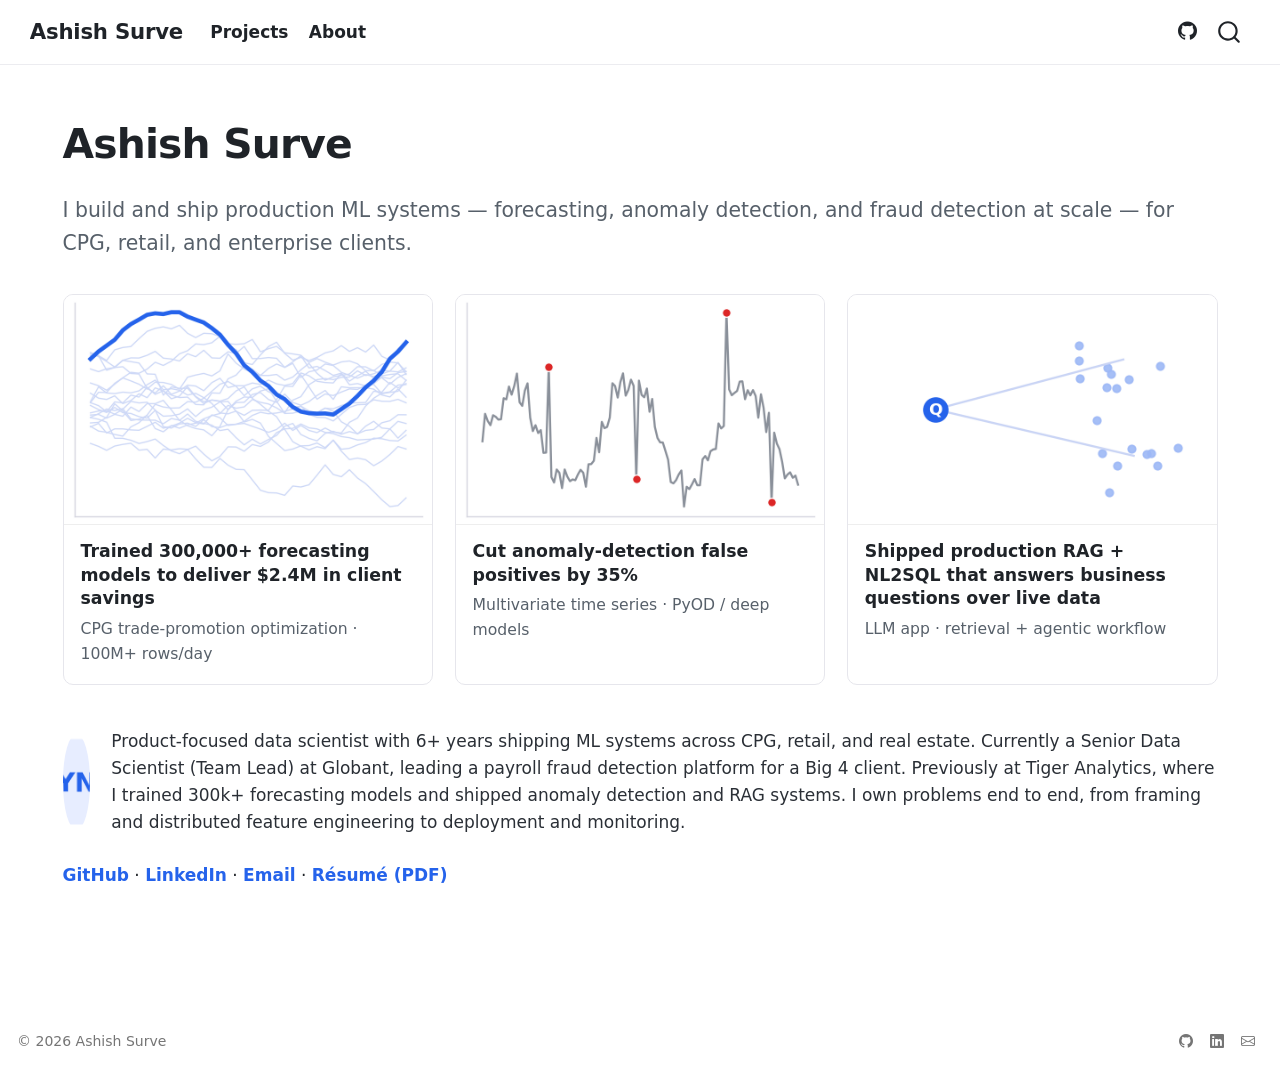
==== index.html @ bb7fa492 "Built site for gh-pages" ====
<!DOCTYPE html>
<html xmlns="http://www.w3.org/1999/xhtml" lang="en" xml:lang="en"><head>

<meta charset="utf-8">
<meta name="generator" content="quarto-1.9.38">

<meta name="viewport" content="width=device-width, initial-scale=1.0, user-scalable=yes">


<title>Ashish Surve — Data Scientist &amp; AI Engineer – Ashish Surve</title>
<style>
/* Default styles provided by pandoc.
** See https://pandoc.org/MANUAL.html#variables-for-html for config info.
*/
code{white-space: pre-wrap;}
span.smallcaps{font-variant: small-caps;}
div.columns{display: flex; gap: min(4vw, 1.5em);}
div.column{flex: auto; overflow-x: auto;}
div.hanging-indent{margin-left: 1.5em; text-indent: -1.5em;}
ul.task-list{list-style: none;}
ul.task-list li input[type="checkbox"] {
  width: 0.8em;
  margin: 0 0.8em 0.2em -1em; /* quarto-specific, see https://github.com/quarto-dev/quarto-cli/issues/4556 */ 
  vertical-align: middle;
}
</style>


<script src="site_libs/quarto-nav/quarto-nav.js"></script>
<script src="site_libs/clipboard/clipboard.min.js"></script>
<script src="site_libs/quarto-search/autocomplete.umd.js"></script>
<script src="site_libs/quarto-search/fuse.min.js"></script>
<script src="site_libs/quarto-search/quarto-search.js"></script>
<meta name="quarto:offset" content="./">
<link href="./assets/favicon.png" rel="icon" type="image/png">
<script src="site_libs/quarto-html/quarto.js" type="module"></script>
<script src="site_libs/quarto-html/tabsets/tabsets.js" type="module"></script>
<script src="site_libs/quarto-html/popper.min.js"></script>
<script src="site_libs/quarto-html/tippy.umd.min.js"></script>
<link href="site_libs/quarto-html/tippy.css" rel="stylesheet">
<link href="site_libs/quarto-html/quarto-syntax-highlighting-de63f62b328812d8e578a4d74e282472.css" rel="stylesheet" id="quarto-text-highlighting-styles">
<script src="site_libs/bootstrap/bootstrap.min.js"></script>
<link href="site_libs/bootstrap/bootstrap-icons.css" rel="stylesheet">
<link href="site_libs/bootstrap/bootstrap-d6bb4f8f187f9d2b4482a2a1c7913fa4.min.css" rel="stylesheet" append-hash="true" id="quarto-bootstrap" data-mode="light">
<script id="quarto-search-options" type="application/json">{
  "location": "navbar",
  "copy-button": false,
  "collapse-after": 3,
  "panel-placement": "end",
  "type": "overlay",
  "limit": 50,
  "keyboard-shortcut": [
    "f",
    "/",
    "s"
  ],
  "show-item-context": false,
  "language": {
    "search-no-results-text": "No results",
    "search-matching-documents-text": "matching documents",
    "search-copy-link-title": "Copy link to search",
    "search-hide-matches-text": "Hide additional matches",
    "search-more-match-text": "more match in this document",
    "search-more-matches-text": "more matches in this document",
    "search-clear-button-title": "Clear",
    "search-text-placeholder": "",
    "search-detached-cancel-button-title": "Cancel",
    "search-submit-button-title": "Submit",
    "search-label": "Search"
  }
}</script>
<style>html{ scroll-behavior: smooth; }</style>


<link rel="stylesheet" href="styles.scss">
</head>

<body class="nav-fixed quarto-light">

<div id="quarto-search-results"></div>
  <header id="quarto-header" class="headroom fixed-top">
    <nav class="navbar navbar-expand-lg " data-bs-theme="dark">
      <div class="navbar-container container-fluid">
      <div class="navbar-brand-container mx-auto">
    <a class="navbar-brand" href="./index.html">
    <span class="navbar-title">Ashish Surve</span>
    </a>
  </div>
            <div id="quarto-search" class="" title="Search"></div>
          <button class="navbar-toggler" type="button" data-bs-toggle="collapse" data-bs-target="#navbarCollapse" aria-controls="navbarCollapse" role="menu" aria-expanded="false" aria-label="Toggle navigation" onclick="if (window.quartoToggleHeadroom) { window.quartoToggleHeadroom(); }">
  <span class="navbar-toggler-icon"></span>
</button>
          <div class="collapse navbar-collapse" id="navbarCollapse">
            <ul class="navbar-nav navbar-nav-scroll me-auto">
  <li class="nav-item">
    <a class="nav-link" href="./projects/index.html"> 
<span class="menu-text">Projects</span></a>
  </li>  
  <li class="nav-item">
    <a class="nav-link" href="./about.html"> 
<span class="menu-text">About</span></a>
  </li>  
</ul>
            <ul class="navbar-nav navbar-nav-scroll ms-auto">
  <li class="nav-item compact">
    <a class="nav-link" href="https://github.com/Ashish-Surve"> <i class="bi bi-github" role="img" aria-label="GitHub">
</i> 
<span class="menu-text"></span></a>
  </li>  
</ul>
          </div> <!-- /navcollapse -->
            <div class="quarto-navbar-tools">
</div>
      </div> <!-- /container-fluid -->
    </nav>
</header>
<!-- content -->
<div id="quarto-content" class="quarto-container page-columns page-rows-contents page-layout-full page-navbar">
<!-- sidebar -->
<!-- margin-sidebar -->
    
<!-- main -->
<main class="content column-page" id="quarto-document-content"><header id="title-block-header" class="quarto-title-block"></header>




<div class="hero-name">
<p>Ashish Surve</p>
</div>
<div class="hero-tagline">
<p>I build and ship production ML systems — forecasting, anomaly detection, and fraud detection at scale — for CPG, retail, and enterprise clients.</p>
</div>
<!-- ============================================================= -->
<!-- PROJECT CARDS — ~70% of the page. Three, best first.          -->
<!-- Each card: thumbnail, one-line RESULT, one-line context.       -->
<!-- ============================================================= -->
<div class="project-cards">
  <a class="project-card" href="projects/trade-promotion-forecasting/index.html">
    <img src="assets/thumbs/project-1.png" alt="Trade-promotion forecasting at scale">
    <div class="pc-body">
      <p class="pc-result">Trained 300,000+ forecasting models to deliver $2.4M in client savings</p>
      <p class="pc-sub">CPG trade-promotion optimization · 100M+ rows/day</p>
    </div>
  </a>
  <a class="project-card" href="projects/timeseries-anomaly-detection/index.html">
    <img src="assets/thumbs/project-2.png" alt="Time-series anomaly detection">
    <div class="pc-body">
      <p class="pc-result">Cut anomaly-detection false positives by 35%</p>
      <p class="pc-sub">Multivariate time series · PyOD / deep models</p>
    </div>
  </a>
  <a class="project-card" href="projects/rag-nl2sql/index.html">
    <img src="assets/thumbs/project-3.png" alt="Production RAG and NL2SQL">
    <div class="pc-body">
      <p class="pc-result">Shipped production RAG + NL2SQL that answers business questions over live data</p>
      <p class="pc-sub">LLM app · retrieval + agentic workflow</p>
    </div>
  </a>
</div>
<!-- ============================================================= -->
<!-- 3-LINE BIO + PHOTO                                             -->
<!-- ============================================================= -->
<div class="bio-row">
<p><img src="assets/profile.png" class="img-fluid" alt="Ashish Surve"></p>
<div>
<p>Product-focused data scientist with 6+ years shipping ML systems across CPG, retail, and real estate. Currently a Senior Data Scientist (Team Lead) at Globant, leading a payroll fraud detection platform for a Big 4 client. Previously at Tiger Analytics, where I trained 300k+ forecasting models and shipped anomaly detection and RAG systems. I own problems end to end, from framing and distributed feature engineering to deployment and monitoring.</p>
</div>
</div>
<!-- ============================================================= -->
<!-- CONTACT LINKS                                                  -->
<!-- ============================================================= -->
<div class="contact-links">
<p><a href="https://github.com/Ashish-Surve">GitHub</a> · <a href="https://www.linkedin.com/in/ashish-surve">LinkedIn</a> · <a href="mailto:surve.ashish@outlook.com">Email</a> · <a href="resume.pdf">Résumé (PDF)</a></p>
</div>
<!-- OPTIONAL: latest 3 posts, small, at the very bottom.          -->
<!-- Uncomment once /blog is live (3 posts).                        -->
<!--
::: {.latest-posts}
## Latest writing
- [Forecasting at 300k models: what breaks at scale](blog/forecasting-at-scale/index.html)
- [Cutting anomaly false positives without missing the real ones](blog/anomaly-false-positives/index.html)
- [What it actually takes to put RAG in production](blog/rag-in-production/index.html)
:::
-->



</main> <!-- /main -->
<script id="quarto-html-after-body" type="application/javascript">
  window.document.addEventListener("DOMContentLoaded", function (event) {
    const isCodeAnnotation = (el) => {
      for (const clz of el.classList) {
        if (clz.startsWith('code-annotation-')) {                     
          return true;
        }
      }
      return false;
    }
    const onCopySuccess = function(e) {
      // button target
      const button = e.trigger;
      // don't keep focus
      button.blur();
      // flash "checked"
      button.classList.add('code-copy-button-checked');
      var currentTitle = button.getAttribute("title");
      button.setAttribute("title", "Copied!");
      let tooltip;
      if (window.bootstrap) {
        button.setAttribute("data-bs-toggle", "tooltip");
        button.setAttribute("data-bs-placement", "left");
        button.setAttribute("data-bs-title", "Copied!");
        tooltip = new bootstrap.Tooltip(button, 
          { trigger: "manual", 
            customClass: "code-copy-button-tooltip",
            offset: [0, -8]});
        tooltip.show();    
      }
      setTimeout(function() {
        if (tooltip) {
          tooltip.hide();
          button.removeAttribute("data-bs-title");
          button.removeAttribute("data-bs-toggle");
          button.removeAttribute("data-bs-placement");
        }
        button.setAttribute("title", currentTitle);
        button.classList.remove('code-copy-button-checked');
      }, 1000);
      // clear code selection
      e.clearSelection();
    }
    const getTextToCopy = function(trigger) {
      const outerScaffold = trigger.parentElement.cloneNode(true);
      const codeEl = outerScaffold.querySelector('code');
      for (const childEl of codeEl.children) {
        if (isCodeAnnotation(childEl)) {
          childEl.remove();
        }
      }
      return codeEl.innerText;
    }
    const clipboard = new window.ClipboardJS('.code-copy-button:not([data-in-quarto-modal])', {
      text: getTextToCopy
    });
    clipboard.on('success', onCopySuccess);
    if (window.document.getElementById('quarto-embedded-source-code-modal')) {
      const clipboardModal = new window.ClipboardJS('.code-copy-button[data-in-quarto-modal]', {
        text: getTextToCopy,
        container: window.document.getElementById('quarto-embedded-source-code-modal')
      });
      clipboardModal.on('success', onCopySuccess);
    }
      var localhostRegex = new RegExp(/^(?:http|https):\/\/localhost\:?[0-9]*\//);
      var mailtoRegex = new RegExp(/^mailto:/);
        var filterRegex = new RegExp("https:\/\/ashish-surve\.github\.io");
      var isInternal = (href) => {
          return filterRegex.test(href) || localhostRegex.test(href) || mailtoRegex.test(href);
      }
      // Inspect non-navigation links and adorn them if external
     var links = window.document.querySelectorAll('a[href]:not(.nav-link):not(.navbar-brand):not(.toc-action):not(.sidebar-link):not(.sidebar-item-toggle):not(.pagination-link):not(.no-external):not([aria-hidden]):not(.dropdown-item):not(.quarto-navigation-tool):not(.about-link)');
      for (var i=0; i<links.length; i++) {
        const link = links[i];
        if (!isInternal(link.href)) {
          // undo the damage that might have been done by quarto-nav.js in the case of
          // links that we want to consider external
          if (link.dataset.originalHref !== undefined) {
            link.href = link.dataset.originalHref;
          }
        }
      }
    function tippyHover(el, contentFn, onTriggerFn, onUntriggerFn) {
      const config = {
        allowHTML: true,
        maxWidth: 500,
        delay: 100,
        arrow: false,
        appendTo: function(el) {
            return el.parentElement;
        },
        interactive: true,
        interactiveBorder: 10,
        theme: 'quarto',
        placement: 'bottom-start',
      };
      if (contentFn) {
        config.content = contentFn;
      }
      if (onTriggerFn) {
        config.onTrigger = onTriggerFn;
      }
      if (onUntriggerFn) {
        config.onUntrigger = onUntriggerFn;
      }
      window.tippy(el, config); 
    }
    const noterefs = window.document.querySelectorAll('a[role="doc-noteref"]');
    for (var i=0; i<noterefs.length; i++) {
      const ref = noterefs[i];
      tippyHover(ref, function() {
        // use id or data attribute instead here
        let href = ref.getAttribute('data-footnote-href') || ref.getAttribute('href');
        try { href = new URL(href).hash; } catch {}
        const id = href.replace(/^#\/?/, "");
        const note = window.document.getElementById(id);
        if (note) {
          return note.innerHTML;
        } else {
          return "";
        }
      });
    }
    const xrefs = window.document.querySelectorAll('a.quarto-xref');
    const processXRef = (id, note) => {
      // Strip column container classes
      const stripColumnClz = (el) => {
        el.classList.remove("page-full", "page-columns");
        if (el.children) {
          for (const child of el.children) {
            stripColumnClz(child);
          }
        }
      }
      stripColumnClz(note)
      if (id === null || id.startsWith('sec-')) {
        // Special case sections, only their first couple elements
        const container = document.createElement("div");
        if (note.children && note.children.length > 2) {
          container.appendChild(note.children[0].cloneNode(true));
          for (let i = 1; i < note.children.length; i++) {
            const child = note.children[i];
            if (child.tagName === "P" && child.innerText === "") {
              continue;
            } else {
              container.appendChild(child.cloneNode(true));
              break;
            }
          }
          if (window.Quarto?.typesetMath) {
            window.Quarto.typesetMath(container);
          }
          return container.innerHTML
        } else {
          if (window.Quarto?.typesetMath) {
            window.Quarto.typesetMath(note);
          }
          return note.innerHTML;
        }
      } else {
        // Remove any anchor links if they are present
        const anchorLink = note.querySelector('a.anchorjs-link');
        if (anchorLink) {
          anchorLink.remove();
        }
        if (window.Quarto?.typesetMath) {
          window.Quarto.typesetMath(note);
        }
        if (note.classList.contains("callout")) {
          return note.outerHTML;
        } else {
          return note.innerHTML;
        }
      }
    }
    for (var i=0; i<xrefs.length; i++) {
      const xref = xrefs[i];
      tippyHover(xref, undefined, function(instance) {
        instance.disable();
        let url = xref.getAttribute('href');
        let hash = undefined; 
        if (url.startsWith('#')) {
          hash = url;
        } else {
          try { hash = new URL(url).hash; } catch {}
        }
        if (hash) {
          const id = hash.replace(/^#\/?/, "");
          const note = window.document.getElementById(id);
          if (note !== null) {
            try {
              const html = processXRef(id, note.cloneNode(true));
              instance.setContent(html);
            } finally {
              instance.enable();
              instance.show();
            }
          } else {
            // See if we can fetch this
            fetch(url.split('#')[0])
            .then(res => res.text())
            .then(html => {
              const parser = new DOMParser();
              const htmlDoc = parser.parseFromString(html, "text/html");
              const note = htmlDoc.getElementById(id);
              if (note !== null) {
                const html = processXRef(id, note);
                instance.setContent(html);
              } 
            }).finally(() => {
              instance.enable();
              instance.show();
            });
          }
        } else {
          // See if we can fetch a full url (with no hash to target)
          // This is a special case and we should probably do some content thinning / targeting
          fetch(url)
          .then(res => res.text())
          .then(html => {
            const parser = new DOMParser();
            const htmlDoc = parser.parseFromString(html, "text/html");
            const note = htmlDoc.querySelector('main.content');
            if (note !== null) {
              // This should only happen for chapter cross references
              // (since there is no id in the URL)
              // remove the first header
              if (note.children.length > 0 && note.children[0].tagName === "HEADER") {
                note.children[0].remove();
              }
              const html = processXRef(null, note);
              instance.setContent(html);
            } 
          }).finally(() => {
            instance.enable();
            instance.show();
          });
        }
      }, function(instance) {
      });
    }
        let selectedAnnoteEl;
        const selectorForAnnotation = ( cell, annotation) => {
          let cellAttr = 'data-code-cell="' + cell + '"';
          let lineAttr = 'data-code-annotation="' +  annotation + '"';
          const selector = 'span[' + cellAttr + '][' + lineAttr + ']';
          return selector;
        }
        const selectCodeLines = (annoteEl) => {
          const doc = window.document;
          const targetCell = annoteEl.getAttribute("data-target-cell");
          const targetAnnotation = annoteEl.getAttribute("data-target-annotation");
          const annoteSpan = window.document.querySelector(selectorForAnnotation(targetCell, targetAnnotation));
          const lines = annoteSpan.getAttribute("data-code-lines").split(",");
          const lineIds = lines.map((line) => {
            return targetCell + "-" + line;
          })
          let top = null;
          let height = null;
          let parent = null;
          if (lineIds.length > 0) {
              //compute the position of the single el (top and bottom and make a div)
              const el = window.document.getElementById(lineIds[0]);
              top = el.offsetTop;
              height = el.offsetHeight;
              parent = el.parentElement.parentElement;
            if (lineIds.length > 1) {
              const lastEl = window.document.getElementById(lineIds[lineIds.length - 1]);
              const bottom = lastEl.offsetTop + lastEl.offsetHeight;
              height = bottom - top;
            }
            if (top !== null && height !== null && parent !== null) {
              // cook up a div (if necessary) and position it 
              let div = window.document.getElementById("code-annotation-line-highlight");
              if (div === null) {
                div = window.document.createElement("div");
                div.setAttribute("id", "code-annotation-line-highlight");
                div.style.position = 'absolute';
                parent.appendChild(div);
              }
              div.style.top = top - 2 + "px";
              div.style.height = height + 4 + "px";
              div.style.left = 0;
              let gutterDiv = window.document.getElementById("code-annotation-line-highlight-gutter");
              if (gutterDiv === null) {
                gutterDiv = window.document.createElement("div");
                gutterDiv.setAttribute("id", "code-annotation-line-highlight-gutter");
                gutterDiv.style.position = 'absolute';
                const codeCell = window.document.getElementById(targetCell);
                const gutter = codeCell.querySelector('.code-annotation-gutter');
                gutter.appendChild(gutterDiv);
              }
              gutterDiv.style.top = top - 2 + "px";
              gutterDiv.style.height = height + 4 + "px";
            }
            selectedAnnoteEl = annoteEl;
          }
        };
        const unselectCodeLines = () => {
          const elementsIds = ["code-annotation-line-highlight", "code-annotation-line-highlight-gutter"];
          elementsIds.forEach((elId) => {
            const div = window.document.getElementById(elId);
            if (div) {
              div.remove();
            }
          });
          selectedAnnoteEl = undefined;
        };
          // Handle positioning of the toggle
      window.addEventListener(
        "resize",
        throttle(() => {
          elRect = undefined;
          if (selectedAnnoteEl) {
            selectCodeLines(selectedAnnoteEl);
          }
        }, 10)
      );
      function throttle(fn, ms) {
      let throttle = false;
      let timer;
        return (...args) => {
          if(!throttle) { // first call gets through
              fn.apply(this, args);
              throttle = true;
          } else { // all the others get throttled
              if(timer) clearTimeout(timer); // cancel #2
              timer = setTimeout(() => {
                fn.apply(this, args);
                timer = throttle = false;
              }, ms);
          }
        };
      }
        // Attach click handler to the DT
        const annoteDls = window.document.querySelectorAll('dt[data-target-cell]');
        for (const annoteDlNode of annoteDls) {
          annoteDlNode.addEventListener('click', (event) => {
            const clickedEl = event.target;
            if (clickedEl !== selectedAnnoteEl) {
              unselectCodeLines();
              const activeEl = window.document.querySelector('dt[data-target-cell].code-annotation-active');
              if (activeEl) {
                activeEl.classList.remove('code-annotation-active');
              }
              selectCodeLines(clickedEl);
              clickedEl.classList.add('code-annotation-active');
            } else {
              // Unselect the line
              unselectCodeLines();
              clickedEl.classList.remove('code-annotation-active');
            }
          });
        }
    const findCites = (el) => {
      const parentEl = el.parentElement;
      if (parentEl) {
        const cites = parentEl.dataset.cites;
        if (cites) {
          return {
            el,
            cites: cites.split(' ')
          };
        } else {
          return findCites(el.parentElement)
        }
      } else {
        return undefined;
      }
    };
    var bibliorefs = window.document.querySelectorAll('a[role="doc-biblioref"]');
    for (var i=0; i<bibliorefs.length; i++) {
      const ref = bibliorefs[i];
      const citeInfo = findCites(ref);
      if (citeInfo) {
        tippyHover(citeInfo.el, function() {
          var popup = window.document.createElement('div');
          citeInfo.cites.forEach(function(cite) {
            var citeDiv = window.document.createElement('div');
            citeDiv.classList.add('hanging-indent');
            citeDiv.classList.add('csl-entry');
            var biblioDiv = window.document.getElementById('ref-' + cite);
            if (biblioDiv) {
              citeDiv.innerHTML = biblioDiv.innerHTML;
            }
            popup.appendChild(citeDiv);
          });
          return popup.innerHTML;
        });
      }
    }
  });
  </script>
</div> <!-- /content -->
<footer class="footer">
  <div class="nav-footer">
    <div class="nav-footer-left">
<p>© 2026 Ashish Surve</p>
</div>   
    <div class="nav-footer-center">
      &nbsp;
    </div>
    <div class="nav-footer-right">
      <ul class="footer-items list-unstyled">
    <li class="nav-item compact">
    <a class="nav-link" href="https://github.com/Ashish-Surve">
      <i class="bi bi-github" role="img">
</i> 
    </a>
  </li>  
    <li class="nav-item compact">
    <a class="nav-link" href="https://www.linkedin.com/in/ashish-surve">
      <i class="bi bi-linkedin" role="img">
</i> 
    </a>
  </li>  
    <li class="nav-item compact">
    <a class="nav-link" href="mailto:surve.ashish@outlook.com">
      <i class="bi bi-envelope" role="img">
</i> 
    </a>
  </li>  
</ul>
    </div>
  </div>
</footer>




<script src="site_libs/quarto-html/zenscroll-min.js"></script>
</body></html>
---- site_libs/quarto-html/tippy.css ----
.tippy-box[data-animation=fade][data-state=hidden]{opacity:0}[data-tippy-root]{max-width:calc(100vw - 10px)}.tippy-box{position:relative;background-color:#333;color:#fff;border-radius:4px;font-size:14px;line-height:1.4;white-space:normal;outline:0;transition-property:transform,visibility,opacity}.tippy-box[data-placement^=top]>.tippy-arrow{bottom:0}.tippy-box[data-placement^=top]>.tippy-arrow:before{bottom:-7px;left:0;border-width:8px 8px 0;border-top-color:initial;transform-origin:center top}.tippy-box[data-placement^=bottom]>.tippy-arrow{top:0}.tippy-box[data-placement^=bottom]>.tippy-arrow:before{top:-7px;left:0;border-width:0 8px 8px;border-bottom-color:initial;transform-origin:center bottom}.tippy-box[data-placement^=left]>.tippy-arrow{right:0}.tippy-box[data-placement^=left]>.tippy-arrow:before{border-width:8px 0 8px 8px;border-left-color:initial;right:-7px;transform-origin:center left}.tippy-box[data-placement^=right]>.tippy-arrow{left:0}.tippy-box[data-placement^=right]>.tippy-arrow:before{left:-7px;border-width:8px 8px 8px 0;border-right-color:initial;transform-origin:center right}.tippy-box[data-inertia][data-state=visible]{transition-timing-function:cubic-bezier(.54,1.5,.38,1.11)}.tippy-arrow{width:16px;height:16px;color:#333}.tippy-arrow:before{content:"";position:absolute;border-color:transparent;border-style:solid}.tippy-content{position:relative;padding:5px 9px;z-index:1}
---- site_libs/quarto-html/quarto-syntax-highlighting-de63f62b328812d8e578a4d74e282472.css ----
/* quarto syntax highlight colors */
:root {
  --quarto-hl-al-color: #ff5555;
  --quarto-hl-an-color: #6a737d;
  --quarto-hl-at-color: #d73a49;
  --quarto-hl-bn-color: #005cc5;
  --quarto-hl-bu-color: #d73a49;
  --quarto-hl-ch-color: #032f62;
  --quarto-hl-co-color: #6a737d;
  --quarto-hl-cv-color: #6a737d;
  --quarto-hl-cn-color: #005cc5;
  --quarto-hl-cf-color: #d73a49;
  --quarto-hl-dt-color: #d73a49;
  --quarto-hl-dv-color: #005cc5;
  --quarto-hl-do-color: #6a737d;
  --quarto-hl-er-color: #ff5555;
  --quarto-hl-ex-color: #d73a49;
  --quarto-hl-fl-color: #005cc5;
  --quarto-hl-fu-color: #6f42c1;
  --quarto-hl-im-color: #032f62;
  --quarto-hl-in-color: #6a737d;
  --quarto-hl-kw-color: #d73a49;
  --quarto-hl-op-color: #24292e;
  --quarto-hl-pp-color: #d73a49;
  --quarto-hl-re-color: #6a737d;
  --quarto-hl-sc-color: #005cc5;
  --quarto-hl-ss-color: #032f62;
  --quarto-hl-st-color: #032f62;
  --quarto-hl-va-color: #e36209;
  --quarto-hl-vs-color: #032f62;
  --quarto-hl-wa-color: #ff5555;
}

/* other quarto variables */
:root {
  --quarto-font-monospace: SFMono-Regular, Menlo, Monaco, Consolas, "Liberation Mono", "Courier New", monospace;
}

/* syntax highlight based on Pandoc's rules */
pre > code.sourceCode > span {
  color: #24292e;
}

code.sourceCode > span {
  color: #24292e;
}

div.sourceCode,
div.sourceCode pre.sourceCode {
  color: #24292e;
}

/* Normal */
code span {
  color: #24292e;
}

/* Alert */
code span.al {
  font-weight: bold;
  color: #ff5555;
}

/* Annotation */
code span.an {
  color: #6a737d;
}

/* Attribute */
code span.at {
  color: #d73a49;
}

/* BaseN */
code span.bn {
  color: #005cc5;
}

/* BuiltIn */
code span.bu {
  color: #d73a49;
}

/* ControlFlow */
code span.cf {
  color: #d73a49;
}

/* Char */
code span.ch {
  color: #032f62;
}

/* Constant */
code span.cn {
  color: #005cc5;
}

/* Comment */
code span.co {
  color: #6a737d;
}

/* CommentVar */
code span.cv {
  color: #6a737d;
}

/* Documentation */
code span.do {
  color: #6a737d;
}

/* DataType */
code span.dt {
  color: #d73a49;
}

/* DecVal */
code span.dv {
  color: #005cc5;
}

/* Error */
code span.er {
  color: #ff5555;
  text-decoration: underline;
}

/* Extension */
code span.ex {
  font-weight: bold;
  color: #d73a49;
}

/* Float */
code span.fl {
  color: #005cc5;
}

/* Function */
code span.fu {
  color: #6f42c1;
}

/* Import */
code span.im {
  color: #032f62;
}

/* Information */
code span.in {
  color: #6a737d;
}

/* Keyword */
code span.kw {
  color: #d73a49;
}

/* Operator */
code span.op {
  color: #24292e;
}

/* Preprocessor */
code span.pp {
  color: #d73a49;
}

/* RegionMarker */
code span.re {
  color: #6a737d;
}

/* SpecialChar */
code span.sc {
  color: #005cc5;
}

/* SpecialString */
code span.ss {
  color: #032f62;
}

/* String */
code span.st {
  color: #032f62;
}

/* Variable */
code span.va {
  color: #e36209;
}

/* VerbatimString */
code span.vs {
  color: #032f62;
}

/* Warning */
code span.wa {
  color: #ff5555;
}

.prevent-inlining {
  content: "</";
}

/*# sourceMappingURL=e073dde7d9be180d5cbafa952671d6f8.css.map */
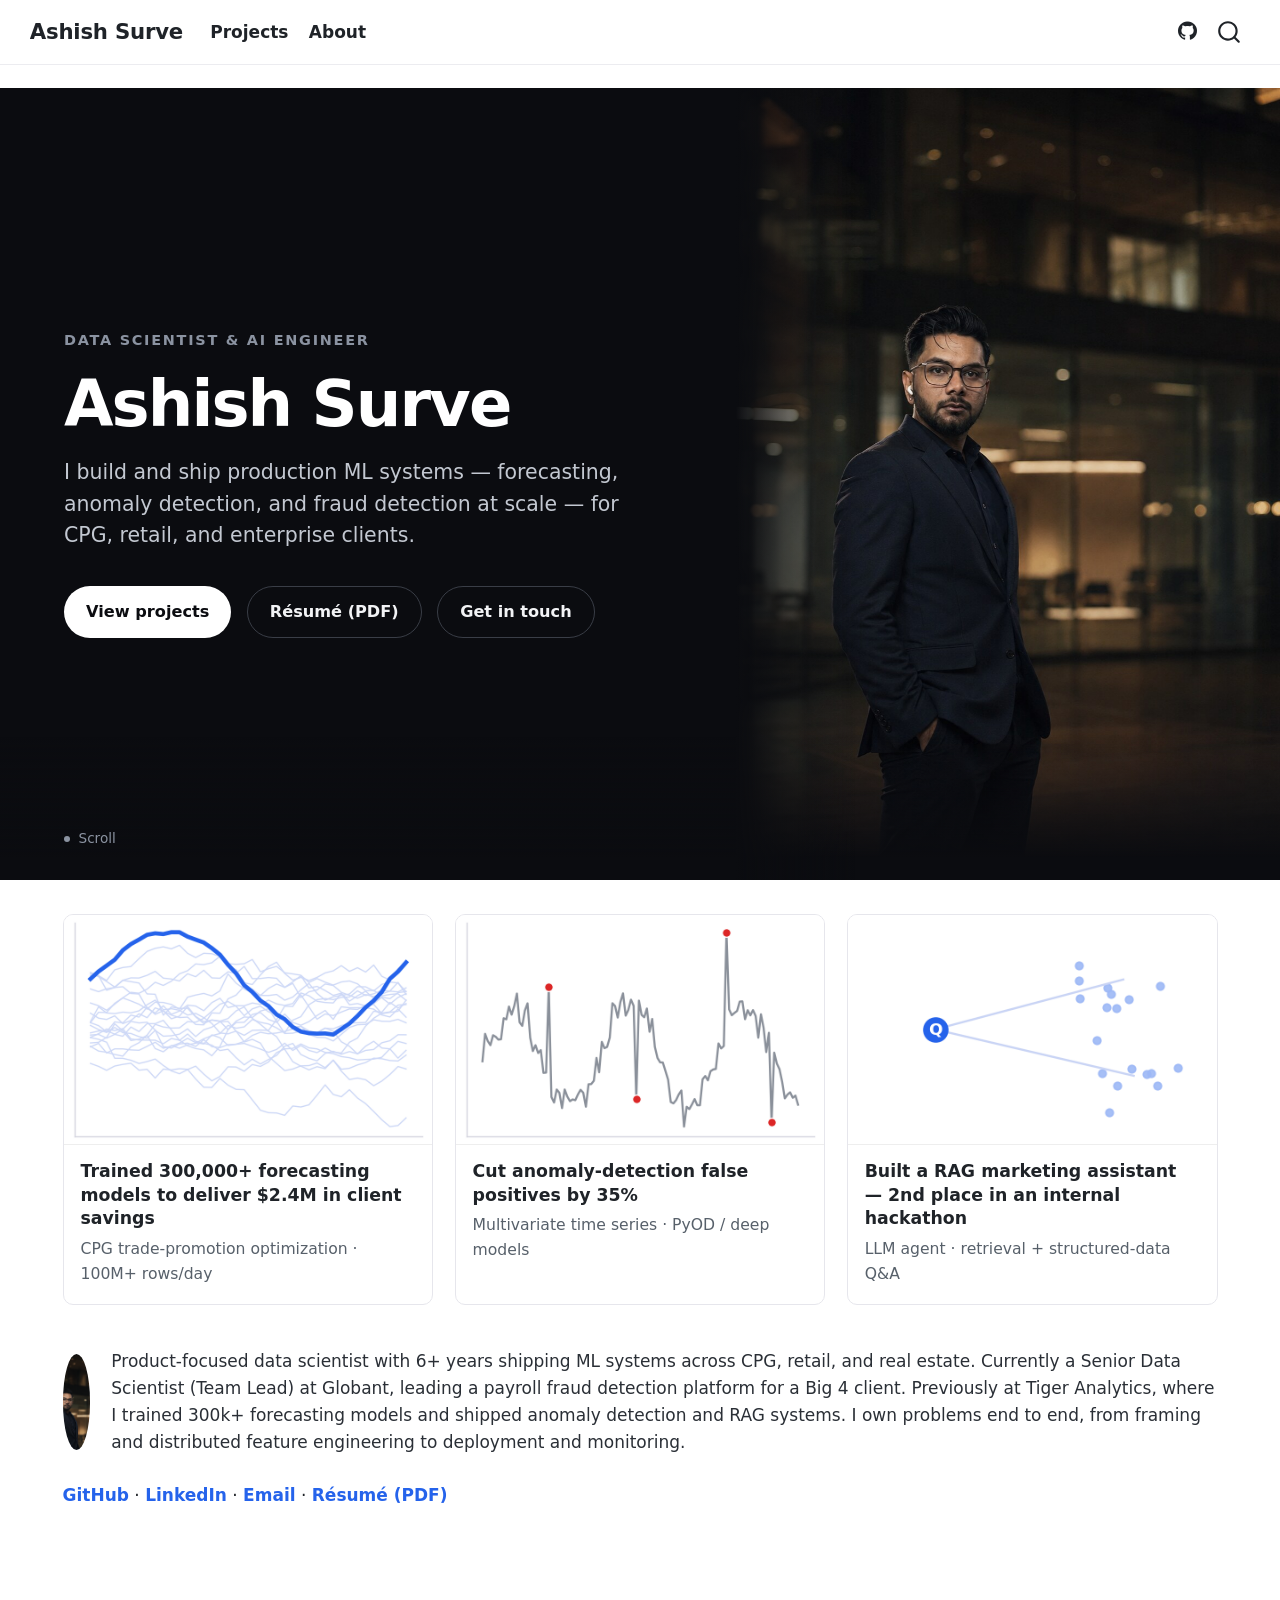
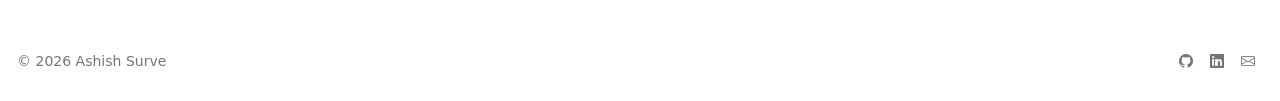
==== commit 77f45761: "Built site for gh-pages" ====
--- a/index.html
+++ b/index.html
@@ -41,7 +41,7 @@
 <link href="site_libs/quarto-html/quarto-syntax-highlighting-de63f62b328812d8e578a4d74e282472.css" rel="stylesheet" id="quarto-text-highlighting-styles">
 <script src="site_libs/bootstrap/bootstrap.min.js"></script>
 <link href="site_libs/bootstrap/bootstrap-icons.css" rel="stylesheet">
-<link href="site_libs/bootstrap/bootstrap-d6bb4f8f187f9d2b4482a2a1c7913fa4.min.css" rel="stylesheet" append-hash="true" id="quarto-bootstrap" data-mode="light">
+<link href="site_libs/bootstrap/bootstrap-04756cc1751e801bc4e98c44011a8b65.min.css" rel="stylesheet" append-hash="true" id="quarto-bootstrap" data-mode="light">
 <script id="quarto-search-options" type="application/json">{
   "location": "navbar",
   "copy-button": false,
@@ -72,7 +72,6 @@
 <style>html{ scroll-behavior: smooth; }</style>
 
 
-<link rel="stylesheet" href="styles.scss">
 </head>
 
 <body class="nav-fixed quarto-light">
@@ -125,16 +124,35 @@
 
 
 
-<div class="hero-name">
-<p>Ashish Surve</p>
-</div>
-<div class="hero-tagline">
-<p>I build and ship production ML systems — forecasting, anomaly detection, and fraud detection at scale — for CPG, retail, and enterprise clients.</p>
-</div>
+<!-- ============================================================= -->
+<!-- DARK HERO — the one visual departure on the site. Full-bleed, -->
+<!-- animated on load. Everything below reverts to the light theme. -->
+<!-- Swap assets/hero-photo.jpg for the real portrait.              -->
+<!-- ============================================================= -->
+<section class="dark-hero">
+  <div class="dark-hero-text">
+    <p class="dark-hero-eyebrow">Data Scientist &amp; AI Engineer</p>
+    <h1 class="dark-hero-name">Ashish Surve</h1>
+    <p class="dark-hero-tagline">
+      I build and ship production ML systems — forecasting, anomaly detection,
+      and fraud detection at scale — for CPG, retail, and enterprise clients.
+    </p>
+    <div class="dark-hero-cta">
+      <a class="primary" href="projects/index.html">View projects</a>
+      <a class="secondary" href="resume.pdf">Résumé (PDF)</a>
+      <a class="secondary" href="mailto:surve.ashish@outlook.com">Get in touch</a>
+    </div>
+  </div>
+  <div class="dark-hero-photo-wrap">
+    <img src="assets/hero-photo.jpg" alt="Ashish Surve">
+  </div>
+  <div class="dark-hero-scroll-cue"><span class="dot"></span> Scroll</div>
+</section>
 <!-- ============================================================= -->
 <!-- PROJECT CARDS — ~70% of the page. Three, best first.          -->
 <!-- Each card: thumbnail, one-line RESULT, one-line context.       -->
 <!-- ============================================================= -->
+<div class="reveal">
 <div class="project-cards">
   <a class="project-card" href="projects/trade-promotion-forecasting/index.html">
     <img src="assets/thumbs/project-1.png" alt="Trade-promotion forecasting at scale">
@@ -151,27 +169,32 @@
     </div>
   </a>
   <a class="project-card" href="projects/rag-nl2sql/index.html">
-    <img src="assets/thumbs/project-3.png" alt="Production RAG and NL2SQL">
+    <img src="assets/thumbs/project-3.png" alt="RAG-powered marketing assistant">
     <div class="pc-body">
-      <p class="pc-result">Shipped production RAG + NL2SQL that answers business questions over live data</p>
-      <p class="pc-sub">LLM app · retrieval + agentic workflow</p>
+      <p class="pc-result">Built a RAG marketing assistant — 2nd place in an internal hackathon</p>
+      <p class="pc-sub">LLM agent · retrieval + structured-data Q&amp;A</p>
     </div>
   </a>
 </div>
+</div>
 <!-- ============================================================= -->
 <!-- 3-LINE BIO + PHOTO                                             -->
 <!-- ============================================================= -->
+<div class="reveal">
 <div class="bio-row">
 <p><img src="assets/profile.png" class="img-fluid" alt="Ashish Surve"></p>
 <div>
 <p>Product-focused data scientist with 6+ years shipping ML systems across CPG, retail, and real estate. Currently a Senior Data Scientist (Team Lead) at Globant, leading a payroll fraud detection platform for a Big 4 client. Previously at Tiger Analytics, where I trained 300k+ forecasting models and shipped anomaly detection and RAG systems. I own problems end to end, from framing and distributed feature engineering to deployment and monitoring.</p>
 </div>
 </div>
+</div>
 <!-- ============================================================= -->
 <!-- CONTACT LINKS                                                  -->
 <!-- ============================================================= -->
+<div class="reveal">
 <div class="contact-links">
 <p><a href="https://github.com/Ashish-Surve">GitHub</a> · <a href="https://www.linkedin.com/in/ashish-surve">LinkedIn</a> · <a href="mailto:surve.ashish@outlook.com">Email</a> · <a href="resume.pdf">Résumé (PDF)</a></p>
+</div>
 </div>
 <!-- OPTIONAL: latest 3 posts, small, at the very bottom.          -->
 <!-- Uncomment once /blog is live (3 posts).                        -->
@@ -187,6 +210,24 @@
 
 
 </main> <!-- /main -->
+<script>
+(function () {
+  var els = document.querySelectorAll('.reveal');
+  if (!('IntersectionObserver' in window) || !els.length) {
+    els.forEach(function (el) { el.classList.add('is-visible'); });
+    return;
+  }
+  var io = new IntersectionObserver(function (entries) {
+    entries.forEach(function (entry) {
+      if (entry.isIntersecting) {
+        entry.target.classList.add('is-visible');
+        io.unobserve(entry.target);
+      }
+    });
+  }, { threshold: 0.15 });
+  els.forEach(function (el) { io.observe(el); });
+})();
+</script>
 <script id="quarto-html-after-body" type="application/javascript">
   window.document.addEventListener("DOMContentLoaded", function (event) {
     const isCodeAnnotation = (el) => {
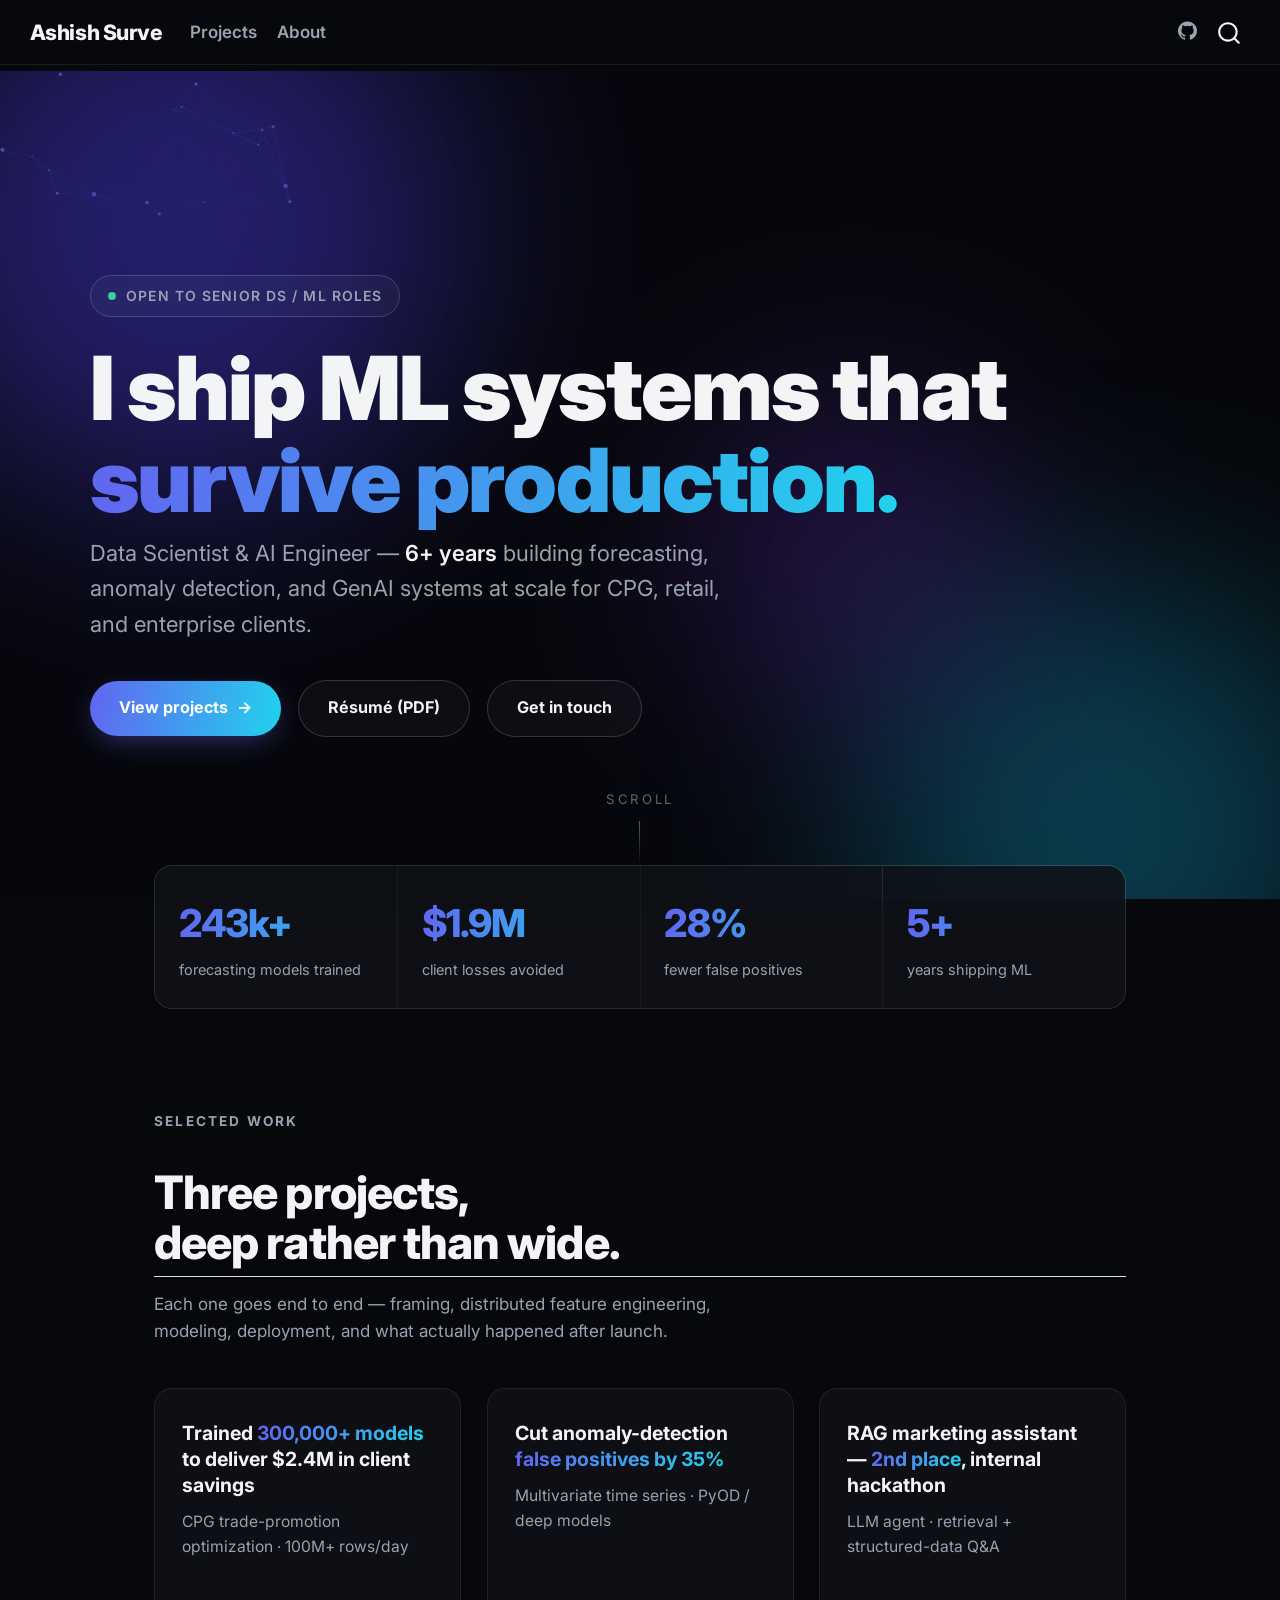
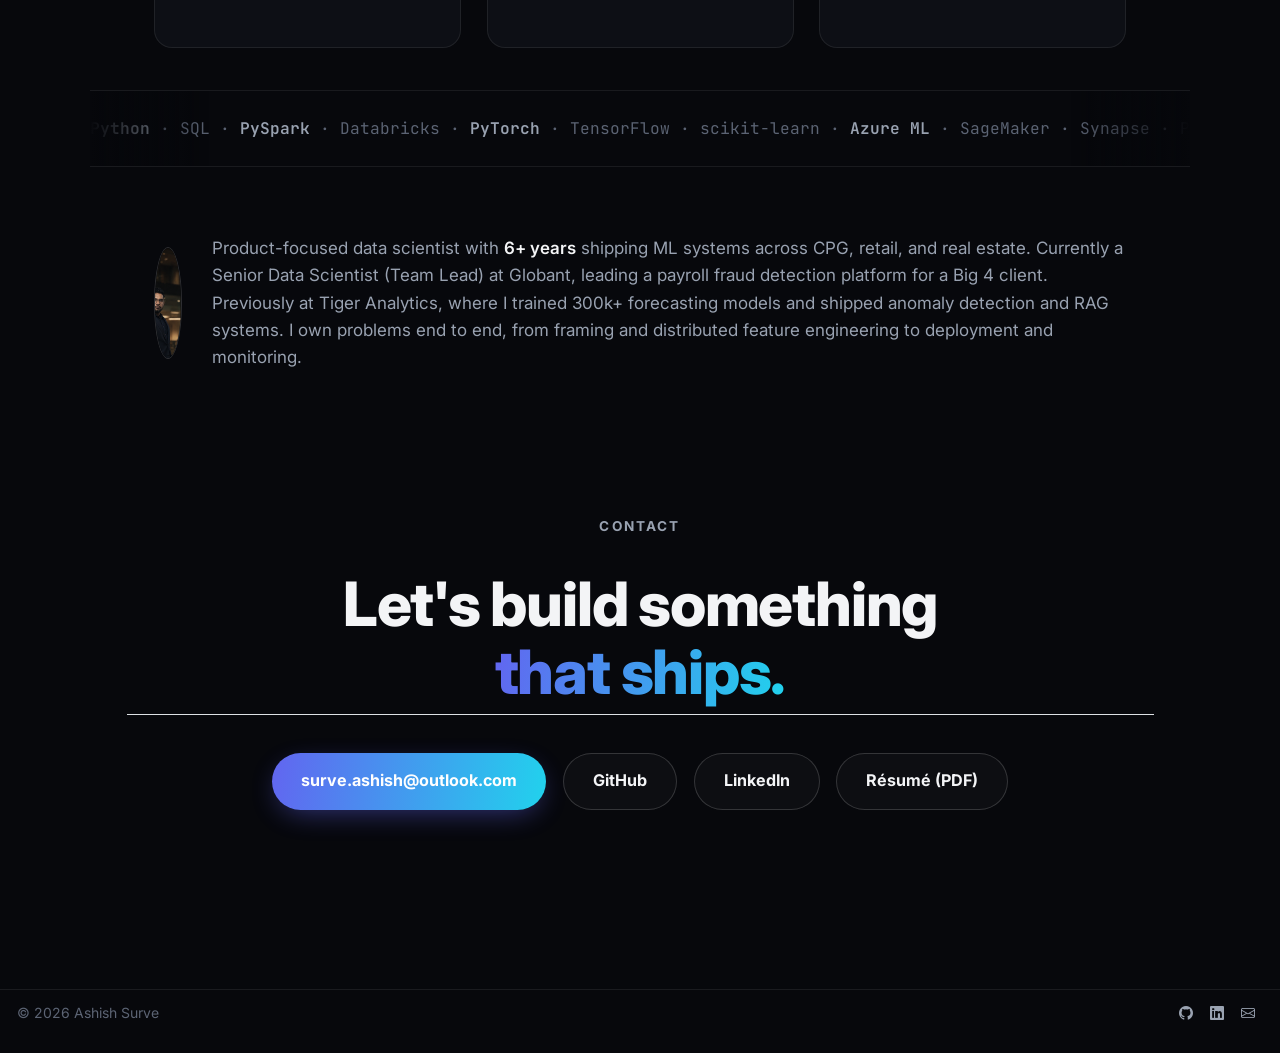
==== commit f1f4f0a3: "Built site for gh-pages" ====
--- a/index.html
+++ b/index.html
@@ -38,10 +38,10 @@
 <script src="site_libs/quarto-html/popper.min.js"></script>
 <script src="site_libs/quarto-html/tippy.umd.min.js"></script>
 <link href="site_libs/quarto-html/tippy.css" rel="stylesheet">
-<link href="site_libs/quarto-html/quarto-syntax-highlighting-de63f62b328812d8e578a4d74e282472.css" rel="stylesheet" id="quarto-text-highlighting-styles">
+<link href="site_libs/quarto-html/quarto-syntax-highlighting-dark-031c1e8980ea589ec2238abdf0cf1a2d.css" rel="stylesheet" id="quarto-text-highlighting-styles">
 <script src="site_libs/bootstrap/bootstrap.min.js"></script>
 <link href="site_libs/bootstrap/bootstrap-icons.css" rel="stylesheet">
-<link href="site_libs/bootstrap/bootstrap-04756cc1751e801bc4e98c44011a8b65.min.css" rel="stylesheet" append-hash="true" id="quarto-bootstrap" data-mode="light">
+<link href="site_libs/bootstrap/bootstrap-f09794b1a702fe5e10544aea62c0d26e.min.css" rel="stylesheet" append-hash="true" id="quarto-bootstrap" data-mode="dark">
 <script id="quarto-search-options" type="application/json">{
   "location": "navbar",
   "copy-button": false,
@@ -70,6 +70,9 @@
   }
 }</script>
 <style>html{ scroll-behavior: smooth; }</style>
+<link rel="preconnect" href="https://fonts.googleapis.com">
+<link href="https://fonts.googleapis.com/css2?family=Inter:wght@400;500;600;700;800;900&amp;family=JetBrains+Mono:wght@400;600&amp;display=swap" rel="stylesheet">
+<meta name="theme-color" content="#07080c">
 
 
 </head>
@@ -125,77 +128,110 @@
 
 
 <!-- ============================================================= -->
-<!-- DARK HERO — the one visual departure on the site. Full-bleed, -->
-<!-- animated on load. Everything below reverts to the light theme. -->
-<!-- Swap assets/hero-photo.jpg for the real portrait.              -->
-<!-- ============================================================= -->
-<section class="dark-hero">
-  <div class="dark-hero-text">
-    <p class="dark-hero-eyebrow">Data Scientist &amp; AI Engineer</p>
-    <h1 class="dark-hero-name">Ashish Surve</h1>
-    <p class="dark-hero-tagline">
-      I build and ship production ML systems — forecasting, anomaly detection,
-      and fraud detection at scale — for CPG, retail, and enterprise clients.
+<!-- BOLD HERO — dark-throughout direction (docs/design/home.html). -->
+<!-- Gradient mesh + particle canvas, magnetic CTAs, live counters. -->
+<!-- ============================================================= -->
+<section class="bold-hero">
+  <canvas id="bold-particles"></canvas>
+  <div class="bold-hero-mesh m1"></div>
+  <div class="bold-hero-mesh m2"></div>
+  <div class="bold-hero-mesh m3"></div>
+  <div class="bold-hero-inner bh-stagger">
+    <span class="bold-hero-eyebrow"><span class="pulse"></span> Open to senior DS / ML roles</span>
+    <h1>I ship ML systems that<br><span class="grad-text">survive production.</span></h1>
+    <p class="bold-hero-tag">
+      Data Scientist &amp; AI Engineer — <strong>6+ years</strong> building forecasting,
+      anomaly detection, and GenAI systems at scale for CPG, retail, and enterprise clients.
     </p>
-    <div class="dark-hero-cta">
-      <a class="primary" href="projects/index.html">View projects</a>
-      <a class="secondary" href="resume.pdf">Résumé (PDF)</a>
-      <a class="secondary" href="mailto:surve.ashish@outlook.com">Get in touch</a>
+    <div class="bold-hero-cta">
+      <a class="btn-bold primary magnetic" href="projects/index.html">View projects <span class="arrow">→</span></a>
+      <a class="btn-bold ghost magnetic" href="resume.pdf">Résumé (PDF)</a>
+      <a class="btn-bold ghost magnetic" href="mailto:surve.ashish@outlook.com">Get in touch</a>
     </div>
   </div>
-  <div class="dark-hero-photo-wrap">
-    <img src="assets/hero-photo.jpg" alt="Ashish Surve">
+  <div class="bold-scroll-cue">Scroll<span class="line"></span></div>
+</section>
+<!-- ============================================================= -->
+<!-- STATS BAND — live counters, real numbers traceable to about.qmd -->
+<!-- ============================================================= -->
+<div class="reveal">
+<div class="bold-stats">
+  <div class="bold-stats-grid">
+    <div class="bold-stat"><div class="num"><span class="count" data-to="300" data-suffix="k+">0</span></div><div class="lbl">forecasting models trained</div></div>
+    <div class="bold-stat"><div class="num">$<span class="count" data-to="2.4" data-dec="1" data-suffix="M">0</span></div><div class="lbl">client losses avoided</div></div>
+    <div class="bold-stat"><div class="num"><span class="count" data-to="35" data-suffix="%">0</span></div><div class="lbl">fewer false positives</div></div>
+    <div class="bold-stat"><div class="num"><span class="count" data-to="6" data-suffix="+">0</span></div><div class="lbl">years shipping ML</div></div>
   </div>
-  <div class="dark-hero-scroll-cue"><span class="dot"></span> Scroll</div>
-</section>
-<!-- ============================================================= -->
-<!-- PROJECT CARDS — ~70% of the page. Three, best first.          -->
-<!-- Each card: thumbnail, one-line RESULT, one-line context.       -->
+</div>
+</div>
+<!-- ============================================================= -->
+<!-- PROJECT CARDS — 3D tilt, gradient glare, best first.          -->
 <!-- ============================================================= -->
 <div class="reveal">
-<div class="project-cards">
-  <a class="project-card" href="projects/trade-promotion-forecasting/index.html">
-    <img src="assets/thumbs/project-1.png" alt="Trade-promotion forecasting at scale">
-    <div class="pc-body">
-      <p class="pc-result">Trained 300,000+ forecasting models to deliver $2.4M in client savings</p>
-      <p class="pc-sub">CPG trade-promotion optimization · 100M+ rows/day</p>
-    </div>
-  </a>
-  <a class="project-card" href="projects/timeseries-anomaly-detection/index.html">
-    <img src="assets/thumbs/project-2.png" alt="Time-series anomaly detection">
-    <div class="pc-body">
-      <p class="pc-result">Cut anomaly-detection false positives by 35%</p>
-      <p class="pc-sub">Multivariate time series · PyOD / deep models</p>
-    </div>
-  </a>
-  <a class="project-card" href="projects/rag-nl2sql/index.html">
-    <img src="assets/thumbs/project-3.png" alt="RAG-powered marketing assistant">
-    <div class="pc-body">
-      <p class="pc-result">Built a RAG marketing assistant — 2nd place in an internal hackathon</p>
-      <p class="pc-sub">LLM agent · retrieval + structured-data Q&amp;A</p>
-    </div>
-  </a>
+<div style="max-width:1100px;margin:6rem auto 0;padding:0 clamp(1.5rem,5vw,5rem);">
+  <p class="sec-eyebrow">Selected work</p>
+  <h2 class="sec-title">Three projects,<br>deep rather than wide.</h2>
+  <p style="color:var(--fg-muted);max-width:560px;margin-bottom:2.5rem;">Each one goes end to end — framing, distributed feature engineering, modeling, deployment, and what actually happened after launch.</p>
+  <div class="project-cards">
+    <a class="project-card tilt" href="projects/trade-promotion-forecasting/index.html">
+      <div class="glare"></div>
+      <div class="pc-body">
+        <p class="pc-result">Trained <span class="grad-text">300,000+ models</span> to deliver $2.4M in client savings</p>
+        <p class="pc-sub">CPG trade-promotion optimization · 100M+ rows/day</p>
+      </div>
+    </a>
+    <a class="project-card tilt" href="projects/timeseries-anomaly-detection/index.html">
+      <div class="glare"></div>
+      <div class="pc-body">
+        <p class="pc-result">Cut anomaly-detection <span class="grad-text">false positives by 35%</span></p>
+        <p class="pc-sub">Multivariate time series · PyOD / deep models</p>
+      </div>
+    </a>
+    <a class="project-card tilt" href="projects/rag-nl2sql/index.html">
+      <div class="glare"></div>
+      <div class="pc-body">
+        <p class="pc-result">RAG marketing assistant — <span class="grad-text">2nd place</span>, internal hackathon</p>
+        <p class="pc-sub">LLM agent · retrieval + structured-data Q&amp;A</p>
+      </div>
+    </a>
+  </div>
+</div>
+</div>
+<!-- ============================================================= -->
+<!-- SKILL MARQUEE                                                  -->
+<!-- ============================================================= -->
+<div class="reveal">
+<div class="bold-marquee" aria-hidden="true" style="max-width:1100px;margin-left:auto;margin-right:auto;">
+  <div class="bold-marquee-track">
+    <span><b>Python</b> · SQL · <b>PySpark</b> · Databricks · <b>PyTorch</b> · TensorFlow · scikit-learn · <b>Azure ML</b> · SageMaker · Synapse · Prefect · Docker · <b>FastAPI</b> · RAG · vector stores · LLM agents · Dask · Streamlit&nbsp;·&nbsp;</span>
+    <span><b>Python</b> · SQL · <b>PySpark</b> · Databricks · <b>PyTorch</b> · TensorFlow · scikit-learn · <b>Azure ML</b> · SageMaker · Synapse · Prefect · Docker · <b>FastAPI</b> · RAG · vector stores · LLM agents · Dask · Streamlit&nbsp;·&nbsp;</span>
+  </div>
 </div>
 </div>
 <!-- ============================================================= -->
 <!-- 3-LINE BIO + PHOTO                                             -->
 <!-- ============================================================= -->
 <div class="reveal">
-<div class="bio-row">
+<div class="bio-row" style="max-width:1100px;margin-left:auto;margin-right:auto;padding:2rem clamp(1.5rem,5vw,5rem);">
 <p><img src="assets/profile.png" class="img-fluid" alt="Ashish Surve"></p>
 <div>
-<p>Product-focused data scientist with 6+ years shipping ML systems across CPG, retail, and real estate. Currently a Senior Data Scientist (Team Lead) at Globant, leading a payroll fraud detection platform for a Big 4 client. Previously at Tiger Analytics, where I trained 300k+ forecasting models and shipped anomaly detection and RAG systems. I own problems end to end, from framing and distributed feature engineering to deployment and monitoring.</p>
-</div>
-</div>
-</div>
-<!-- ============================================================= -->
-<!-- CONTACT LINKS                                                  -->
-<!-- ============================================================= -->
-<div class="reveal">
-<div class="contact-links">
-<p><a href="https://github.com/Ashish-Surve">GitHub</a> · <a href="https://www.linkedin.com/in/ashish-surve">LinkedIn</a> · <a href="mailto:surve.ashish@outlook.com">Email</a> · <a href="resume.pdf">Résumé (PDF)</a></p>
-</div>
-</div>
+<p>Product-focused data scientist with <strong>6+ years</strong> shipping ML systems across CPG, retail, and real estate. Currently a Senior Data Scientist (Team Lead) at Globant, leading a payroll fraud detection platform for a Big 4 client. Previously at Tiger Analytics, where I trained 300k+ forecasting models and shipped anomaly detection and RAG systems. I own problems end to end, from framing and distributed feature engineering to deployment and monitoring.</p>
+</div>
+</div>
+</div>
+<!-- ============================================================= -->
+<!-- CONTACT                                                        -->
+<!-- ============================================================= -->
+<section class="bold-contact reveal">
+  <p class="sec-eyebrow">Contact</p>
+  <h2 class="sec-title">Let's build something<br><span class="grad-text">that ships.</span></h2>
+  <div class="bold-contact-row">
+    <a class="btn-bold primary magnetic" href="mailto:surve.ashish@outlook.com">surve.ashish@outlook.com</a>
+    <a class="btn-bold ghost magnetic" href="https://github.com/Ashish-Surve">GitHub</a>
+    <a class="btn-bold ghost magnetic" href="https://www.linkedin.com/in/ashish-surve">LinkedIn</a>
+    <a class="btn-bold ghost magnetic" href="resume.pdf">Résumé (PDF)</a>
+  </div>
+</section>
 <!-- OPTIONAL: latest 3 posts, small, at the very bottom.          -->
 <!-- Uncomment once /blog is live (3 posts).                        -->
 <!--
@@ -212,20 +248,160 @@
 </main> <!-- /main -->
 <script>
 (function () {
-  var els = document.querySelectorAll('.reveal');
-  if (!('IntersectionObserver' in window) || !els.length) {
-    els.forEach(function (el) { el.classList.add('is-visible'); });
-    return;
+  var reduced = matchMedia('(prefers-reduced-motion: reduce)').matches;
+
+  /* ---------- scroll reveal ---------- */
+  var revealEls = document.querySelectorAll('.reveal');
+  if (!('IntersectionObserver' in window) || !revealEls.length) {
+    revealEls.forEach(function (el) { el.classList.add('is-visible'); });
+  } else {
+    var io = new IntersectionObserver(function (entries) {
+      entries.forEach(function (entry) {
+        if (entry.isIntersecting) {
+          entry.target.classList.add('is-visible');
+          entry.target.querySelectorAll('.bar-fill').forEach(function (f) {
+            f.style.width = f.style.getPropertyValue('--w');
+          });
+          io.unobserve(entry.target);
+        }
+      });
+    }, { threshold: 0.15 });
+    revealEls.forEach(function (el) { io.observe(el); });
   }
-  var io = new IntersectionObserver(function (entries) {
-    entries.forEach(function (entry) {
-      if (entry.isIntersecting) {
-        entry.target.classList.add('is-visible');
-        io.unobserve(entry.target);
-      }
+
+  /* ---------- particle canvas (hero only) ---------- */
+  (function () {
+    var c = document.getElementById('bold-particles');
+    if (!c || reduced) return;
+    var x = c.getContext('2d'), W, H, pts = [], mouse = { x: -1e4, y: -1e4 }, running = true;
+    function resize() {
+      W = c.width = c.offsetWidth; H = c.height = c.offsetHeight;
+      pts = Array.from({ length: Math.min(80, W / 16) }, function () {
+        return {
+          x: Math.random() * W, y: Math.random() * H,
+          vx: (Math.random() - .5) * .35, vy: (Math.random() - .5) * .35, r: Math.random() * 1.6 + .6
+        };
+      });
+    }
+    resize();
+    addEventListener('resize', resize);
+    if (c.parentElement) {
+      c.parentElement.addEventListener('mousemove', function (e) {
+        var b = c.getBoundingClientRect();
+        mouse = { x: e.clientX - b.left, y: e.clientY - b.top };
+      });
+      c.parentElement.addEventListener('mouseleave', function () { mouse = { x: -1e4, y: -1e4 }; });
+    }
+    if ('IntersectionObserver' in window) {
+      new IntersectionObserver(function (entries) { running = entries[0].isIntersecting; }).observe(c);
+    }
+    (function tick() {
+      requestAnimationFrame(tick);
+      if (!running) return;
+      x.clearRect(0, 0, W, H);
+      for (var i = 0; i < pts.length; i++) {
+        var p = pts[i];
+        p.x += p.vx; p.y += p.vy;
+        if (p.x < 0 || p.x > W) p.vx *= -1;
+        if (p.y < 0 || p.y > H) p.vy *= -1;
+        var dx = mouse.x - p.x, dy = mouse.y - p.y, d = Math.hypot(dx, dy);
+        if (d < 120) { p.x -= dx / d * .6; p.y -= dy / d * .6; }
+        x.beginPath(); x.arc(p.x, p.y, p.r, 0, 7); x.fillStyle = 'rgba(148,163,255,.5)'; x.fill();
+      }
+      for (var i2 = 0; i2 < pts.length; i2++) {
+        for (var j = i2 + 1; j < pts.length; j++) {
+          var a = pts[i2], b = pts[j], d2 = Math.hypot(a.x - b.x, a.y - b.y);
+          if (d2 < 130) {
+            x.beginPath(); x.moveTo(a.x, a.y); x.lineTo(b.x, b.y);
+            x.strokeStyle = 'rgba(99,102,241,' + (.14 * (1 - d2 / 130)) + ')'; x.stroke();
+          }
+        }
+      }
+    })();
+  })();
+
+  /* ---------- counters ---------- */
+  var counters = document.querySelectorAll('.count');
+  if (counters.length) {
+    if (!('IntersectionObserver' in window)) {
+      counters.forEach(function (el) {
+        var to = +el.dataset.to, dec = +(el.dataset.dec || 0), suf = el.dataset.suffix || '';
+        el.textContent = to.toFixed(dec) + suf;
+      });
+    } else {
+      var cio = new IntersectionObserver(function (entries) {
+        entries.forEach(function (entry) {
+          if (!entry.isIntersecting) return;
+          cio.unobserve(entry.target);
+          var el = entry.target, to = +el.dataset.to, dec = +(el.dataset.dec || 0), suf = el.dataset.suffix || '';
+          if (reduced) { el.textContent = to.toFixed(dec) + suf; return; }
+          var t0 = performance.now(), dur = 1400;
+          (function step(t) {
+            var p = Math.min((t - t0) / dur, 1), e2 = 1 - Math.pow(1 - p, 3);
+            el.textContent = (to * e2).toFixed(dec) + suf;
+            if (p < 1) requestAnimationFrame(step);
+          })(t0);
+        });
+      }, { threshold: 0.6 });
+      counters.forEach(function (el) { cio.observe(el); });
+    }
+  }
+
+  /* ---------- magnetic buttons ---------- */
+  if (!reduced) {
+    document.querySelectorAll('.magnetic').forEach(function (b) {
+      b.addEventListener('mousemove', function (e) {
+        var r = b.getBoundingClientRect();
+        b.style.transform = 'translate(' + ((e.clientX - r.left - r.width / 2) * .22) + 'px,' + ((e.clientY - r.top - r.height / 2) * .22) + 'px)';
+      });
+      b.addEventListener('mouseleave', function () { b.style.transform = ''; });
     });
-  }, { threshold: 0.15 });
-  els.forEach(function (el) { io.observe(el); });
+  }
+
+  /* ---------- 3D tilt cards ---------- */
+  if (!reduced) {
+    document.querySelectorAll('.tilt').forEach(function (card) {
+      card.addEventListener('mousemove', function (e) {
+        var r = card.getBoundingClientRect();
+        var px = (e.clientX - r.left) / r.width, py = (e.clientY - r.top) / r.height;
+        card.style.transform = 'rotateY(' + ((px - .5) * 10) + 'deg) rotateX(' + ((py - .5) * -10) + 'deg) translateY(-4px)';
+        card.style.setProperty('--mx', px * 100 + '%');
+        card.style.setProperty('--my', py * 100 + '%');
+      });
+      card.addEventListener('mouseleave', function () { card.style.transform = ''; });
+    });
+  }
+
+  /* ---------- timeline draw-on-scroll (about page) ---------- */
+  (function () {
+    var tl = document.getElementById('bold-timeline'), fill = document.getElementById('tlFill');
+    if (!tl || !fill) return;
+    if (reduced) { fill.style.height = '100%'; return; }
+    addEventListener('scroll', function () {
+      var r = tl.getBoundingClientRect(), vh = innerHeight;
+      var p = Math.min(1, Math.max(0, (vh * .75 - r.top) / r.height));
+      fill.style.height = (p * 100) + '%';
+    }, { passive: true });
+  })();
+
+  /* ---------- reading progress bar (project pages) ---------- */
+  (function () {
+    var bar = document.getElementById('reading-progress');
+    if (!bar) return;
+    addEventListener('scroll', function () {
+      var h = document.documentElement;
+      var pct = h.scrollTop / (h.scrollHeight - h.clientHeight) * 100;
+      bar.style.width = (isFinite(pct) ? pct : 0) + '%';
+    }, { passive: true });
+  })();
+
+  /* ---------- navbar solidify on scroll ---------- */
+  var nav = document.querySelector('.navbar');
+  if (nav) {
+    addEventListener('scroll', function () {
+      nav.classList.toggle('scrolled', scrollY > 10);
+    }, { passive: true });
+  }
 })();
 </script>
 <script id="quarto-html-after-body" type="application/javascript">
--- a/site_libs/quarto-html/quarto-syntax-highlighting-dark-031c1e8980ea589ec2238abdf0cf1a2d.css
+++ b/site_libs/quarto-html/quarto-syntax-highlighting-dark-031c1e8980ea589ec2238abdf0cf1a2d.css
@@ -0,0 +1,210 @@
+/* quarto syntax highlight colors */
+:root {
+  --quarto-hl-al-color: #ff5555;
+  --quarto-hl-an-color: #6a737d;
+  --quarto-hl-at-color: #f97583;
+  --quarto-hl-bn-color: #79b8ff;
+  --quarto-hl-bu-color: #f97583;
+  --quarto-hl-ch-color: #9ecbff;
+  --quarto-hl-co-color: #6a737d;
+  --quarto-hl-cv-color: #6a737d;
+  --quarto-hl-cn-color: #79b8ff;
+  --quarto-hl-cf-color: #f97583;
+  --quarto-hl-dt-color: #f97583;
+  --quarto-hl-dv-color: #79b8ff;
+  --quarto-hl-do-color: #6a737d;
+  --quarto-hl-er-color: #ff5555;
+  --quarto-hl-ex-color: #f97583;
+  --quarto-hl-fl-color: #79b8ff;
+  --quarto-hl-fu-color: #b392f0;
+  --quarto-hl-im-color: #9ecbff;
+  --quarto-hl-in-color: #6a737d;
+  --quarto-hl-kw-color: #f97583;
+  --quarto-hl-op-color: #e1e4e8;
+  --quarto-hl-pp-color: #f97583;
+  --quarto-hl-re-color: #6a737d;
+  --quarto-hl-sc-color: #79b8ff;
+  --quarto-hl-ss-color: #9ecbff;
+  --quarto-hl-st-color: #9ecbff;
+  --quarto-hl-va-color: #ffab70;
+  --quarto-hl-vs-color: #9ecbff;
+  --quarto-hl-wa-color: #ff5555;
+}
+
+/* other quarto variables */
+:root {
+  --quarto-font-monospace: "JetBrains Mono", "SFMono-Regular", Consolas, monospace;
+}
+
+/* syntax highlight based on Pandoc's rules */
+pre > code.sourceCode > span {
+  color: #e1e4e8;
+}
+
+code.sourceCode > span {
+  color: #e1e4e8;
+}
+
+div.sourceCode,
+div.sourceCode pre.sourceCode {
+  color: #e1e4e8;
+}
+
+/* Normal */
+code span {
+  color: #e1e4e8;
+}
+
+/* Alert */
+code span.al {
+  font-weight: bold;
+  color: #ff5555;
+}
+
+/* Annotation */
+code span.an {
+  color: #6a737d;
+}
+
+/* Attribute */
+code span.at {
+  color: #f97583;
+}
+
+/* BaseN */
+code span.bn {
+  color: #79b8ff;
+}
+
+/* BuiltIn */
+code span.bu {
+  color: #f97583;
+}
+
+/* ControlFlow */
+code span.cf {
+  color: #f97583;
+}
+
+/* Char */
+code span.ch {
+  color: #9ecbff;
+}
+
+/* Constant */
+code span.cn {
+  color: #79b8ff;
+}
+
+/* Comment */
+code span.co {
+  color: #6a737d;
+}
+
+/* CommentVar */
+code span.cv {
+  color: #6a737d;
+}
+
+/* Documentation */
+code span.do {
+  color: #6a737d;
+}
+
+/* DataType */
+code span.dt {
+  color: #f97583;
+}
+
+/* DecVal */
+code span.dv {
+  color: #79b8ff;
+}
+
+/* Error */
+code span.er {
+  color: #ff5555;
+  text-decoration: underline;
+}
+
+/* Extension */
+code span.ex {
+  font-weight: bold;
+  color: #f97583;
+}
+
+/* Float */
+code span.fl {
+  color: #79b8ff;
+}
+
+/* Function */
+code span.fu {
+  color: #b392f0;
+}
+
+/* Import */
+code span.im {
+  color: #9ecbff;
+}
+
+/* Information */
+code span.in {
+  color: #6a737d;
+}
+
+/* Keyword */
+code span.kw {
+  color: #f97583;
+}
+
+/* Operator */
+code span.op {
+  color: #e1e4e8;
+}
+
+/* Preprocessor */
+code span.pp {
+  color: #f97583;
+}
+
+/* RegionMarker */
+code span.re {
+  color: #6a737d;
+}
+
+/* SpecialChar */
+code span.sc {
+  color: #79b8ff;
+}
+
+/* SpecialString */
+code span.ss {
+  color: #9ecbff;
+}
+
+/* String */
+code span.st {
+  color: #9ecbff;
+}
+
+/* Variable */
+code span.va {
+  color: #ffab70;
+}
+
+/* VerbatimString */
+code span.vs {
+  color: #9ecbff;
+}
+
+/* Warning */
+code span.wa {
+  color: #ff5555;
+}
+
+.prevent-inlining {
+  content: "</";
+}
+
+/*# sourceMappingURL=25a12b574f243edeb71fc8b055b1edd3.css.map */
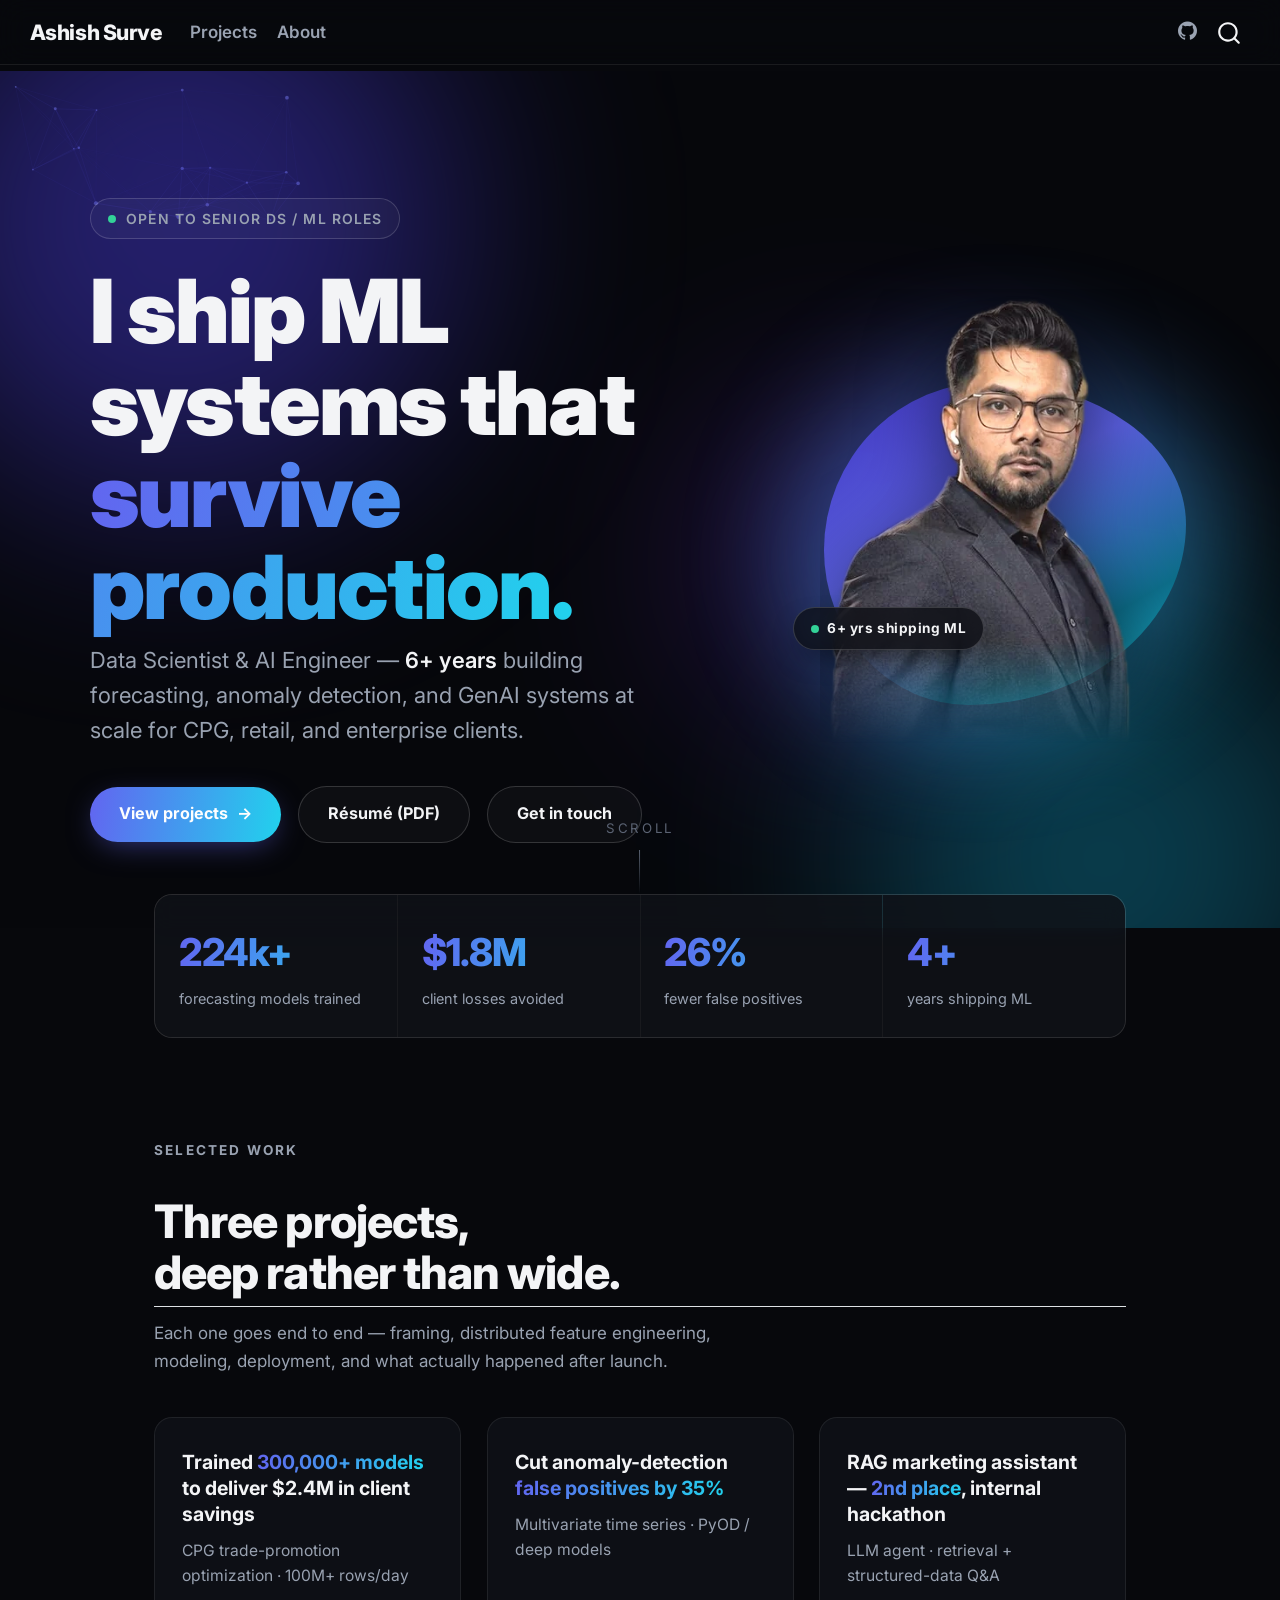
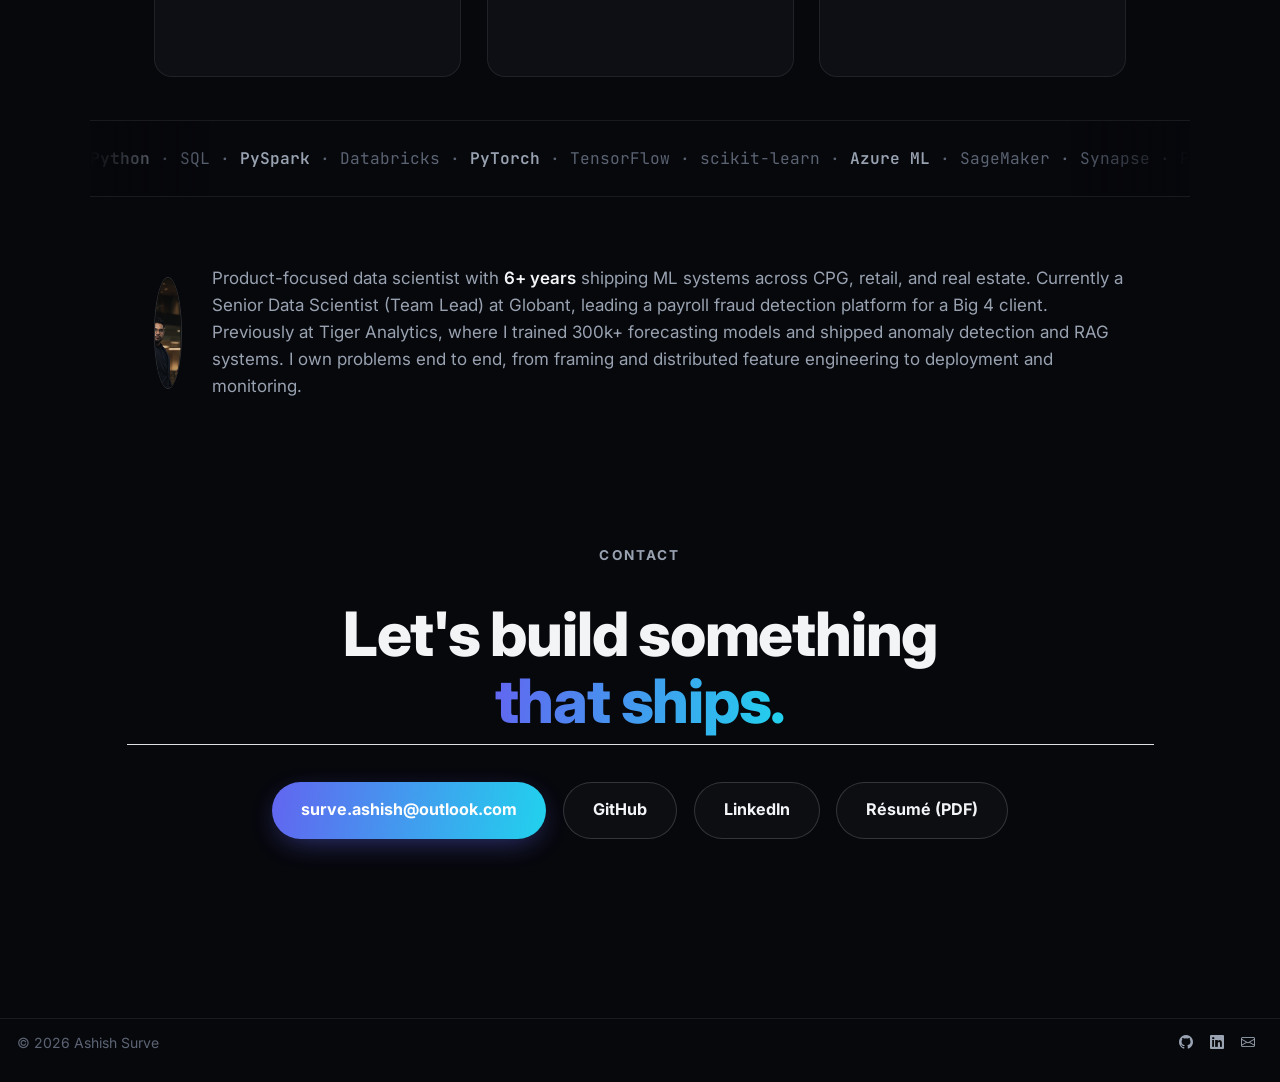
==== commit 36696d7a: "Built site for gh-pages" ====
--- a/index.html
+++ b/index.html
@@ -41,7 +41,7 @@
 <link href="site_libs/quarto-html/quarto-syntax-highlighting-dark-031c1e8980ea589ec2238abdf0cf1a2d.css" rel="stylesheet" id="quarto-text-highlighting-styles">
 <script src="site_libs/bootstrap/bootstrap.min.js"></script>
 <link href="site_libs/bootstrap/bootstrap-icons.css" rel="stylesheet">
-<link href="site_libs/bootstrap/bootstrap-f09794b1a702fe5e10544aea62c0d26e.min.css" rel="stylesheet" append-hash="true" id="quarto-bootstrap" data-mode="dark">
+<link href="site_libs/bootstrap/bootstrap-0554169f843edff74bd6bce517e95591.min.css" rel="stylesheet" append-hash="true" id="quarto-bootstrap" data-mode="dark">
 <script id="quarto-search-options" type="application/json">{
   "location": "navbar",
   "copy-button": false,
@@ -136,17 +136,25 @@
   <div class="bold-hero-mesh m1"></div>
   <div class="bold-hero-mesh m2"></div>
   <div class="bold-hero-mesh m3"></div>
-  <div class="bold-hero-inner bh-stagger">
-    <span class="bold-hero-eyebrow"><span class="pulse"></span> Open to senior DS / ML roles</span>
-    <h1>I ship ML systems that<br><span class="grad-text">survive production.</span></h1>
-    <p class="bold-hero-tag">
-      Data Scientist &amp; AI Engineer — <strong>6+ years</strong> building forecasting,
-      anomaly detection, and GenAI systems at scale for CPG, retail, and enterprise clients.
-    </p>
-    <div class="bold-hero-cta">
-      <a class="btn-bold primary magnetic" href="projects/index.html">View projects <span class="arrow">→</span></a>
-      <a class="btn-bold ghost magnetic" href="resume.pdf">Résumé (PDF)</a>
-      <a class="btn-bold ghost magnetic" href="mailto:surve.ashish@outlook.com">Get in touch</a>
+  <div class="bold-hero-inner bold-hero-split">
+    <div class="bh-stagger">
+      <span class="bold-hero-eyebrow"><span class="pulse"></span> Open to senior DS / ML roles</span>
+      <h1>I ship ML systems that<br><span class="grad-text">survive production.</span></h1>
+      <p class="bold-hero-tag">
+        Data Scientist &amp; AI Engineer — <strong>6+ years</strong> building forecasting,
+        anomaly detection, and GenAI systems at scale for CPG, retail, and enterprise clients.
+      </p>
+      <div class="bold-hero-cta">
+        <a class="btn-bold primary magnetic" href="projects/index.html">View projects <span class="arrow">→</span></a>
+        <a class="btn-bold ghost magnetic" href="resume.pdf">Résumé (PDF)</a>
+        <a class="btn-bold ghost magnetic" href="mailto:surve.ashish@outlook.com">Get in touch</a>
+      </div>
+    </div>
+    <div class="bold-hero-photo">
+      <div class="hero-blob glow"></div>
+      <div class="hero-blob main"></div>
+      <img class="hero-cutout" src="assets/hero-cutout.webp" alt="Ashish Surve — portrait" loading="eager" fetchpriority="high">
+      <div class="photo-chip"><span class="pulse"></span> 6+ yrs shipping ML</div>
     </div>
   </div>
   <div class="bold-scroll-cue">Scroll<span class="line"></span></div>
